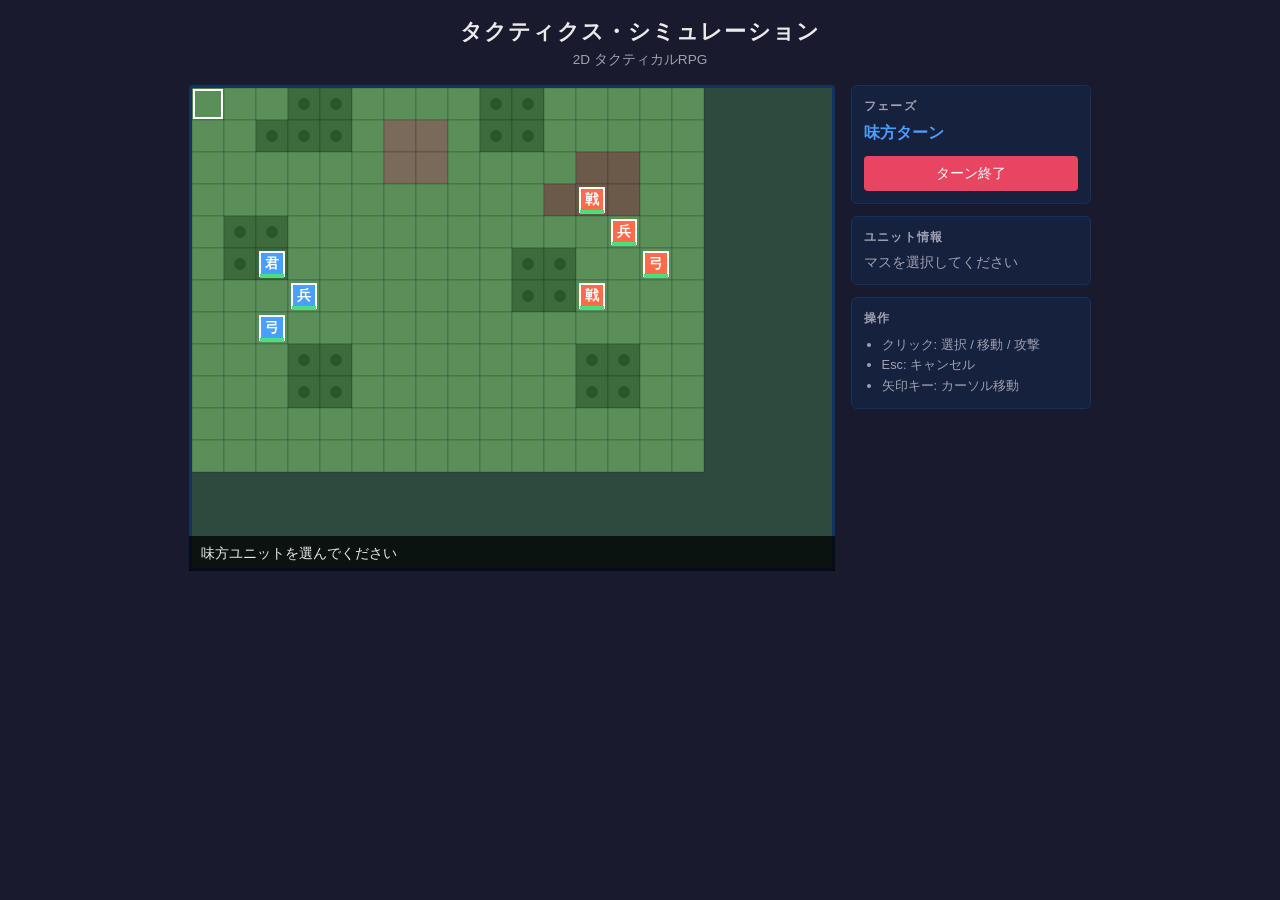
==== index.html @ 1c9faf99 "feat: add tactical game base" ====
<!DOCTYPE html>
<html lang="ja">
<head>
  <meta charset="UTF-8">
  <meta name="viewport" content="width=device-width, initial-scale=1.0">
  <title>タクティクス・シミュレーション</title>
  <link rel="stylesheet" href="css/style.css">
</head>
<body>
  <div class="app">
    <header class="header">
      <h1>タクティクス・シミュレーション</h1>
      <p class="subtitle">2D タクティカルRPG</p>
    </header>

    <main class="main">
      <div class="game-area">
        <canvas id="gameCanvas" width="640" height="480"></canvas>
        <div id="message" class="message" aria-live="polite"></div>
      </div>

      <aside class="sidebar">
        <section class="panel">
          <h2>フェーズ</h2>
          <p id="phaseText" class="phase-text">—</p>
          <button id="endTurnBtn" type="button" class="btn btn-primary" disabled>ターン終了</button>
        </section>

        <section class="panel">
          <h2>ユニット情報</h2>
          <div id="unitInfo" class="unit-info">
            <p class="placeholder">マスを選択してください</p>
          </div>
        </section>

        <section class="panel panel-help">
          <h2>操作</h2>
          <ul class="help-list">
            <li>クリック: 選択 / 移動 / 攻撃</li>
            <li>Esc: キャンセル</li>
            <li>矢印キー: カーソル移動</li>
          </ul>
        </section>
      </aside>
    </main>

    <footer class="footer">
      <button id="restartBtn" type="button" class="btn btn-secondary" hidden>もう一度</button>
    </footer>
  </div>

  <script type="module" src="js/main.js"></script>
</body>
</html>
---- css/style.css ----
* {
  box-sizing: border-box;
  margin: 0;
  padding: 0;
}

:root {
  --bg: #1a1a2e;
  --panel: #16213e;
  --accent: #e94560;
  --accent-dim: #a83248;
  --text: #eaeaea;
  --text-dim: #a0a0b0;
  --player: #4a9eff;
  --enemy: #ff6b4a;
  --move: rgba(74, 158, 255, 0.35);
  --attack: rgba(233, 69, 96, 0.4);
  --border: #0f3460;
}

body {
  font-family: "Hiragino Sans", "Yu Gothic", "Segoe UI", sans-serif;
  background: var(--bg);
  color: var(--text);
  min-height: 100vh;
}

.app {
  max-width: 960px;
  margin: 0 auto;
  padding: 1rem;
}

.header {
  text-align: center;
  margin-bottom: 1rem;
}

.header h1 {
  font-size: 1.4rem;
  letter-spacing: 0.05em;
}

.subtitle {
  font-size: 0.85rem;
  color: var(--text-dim);
  margin-top: 0.25rem;
}

.main {
  display: flex;
  gap: 1rem;
  flex-wrap: wrap;
  justify-content: center;
}

.game-area {
  position: relative;
}

#gameCanvas {
  display: block;
  border: 3px solid var(--border);
  border-radius: 4px;
  cursor: crosshair;
  image-rendering: pixelated;
  background: #2d4a3e;
}

.message {
  position: absolute;
  bottom: 0;
  left: 0;
  right: 0;
  padding: 0.5rem 0.75rem;
  background: rgba(0, 0, 0, 0.75);
  font-size: 0.9rem;
  min-height: 2rem;
  pointer-events: none;
}

.sidebar {
  width: 240px;
  display: flex;
  flex-direction: column;
  gap: 0.75rem;
}

.panel {
  background: var(--panel);
  border: 1px solid var(--border);
  border-radius: 6px;
  padding: 0.75rem;
}

.panel h2 {
  font-size: 0.75rem;
  text-transform: uppercase;
  letter-spacing: 0.1em;
  color: var(--text-dim);
  margin-bottom: 0.5rem;
}

.phase-text {
  font-size: 1rem;
  font-weight: bold;
  margin-bottom: 0.75rem;
}

.phase-text.player {
  color: var(--player);
}

.phase-text.enemy {
  color: var(--enemy);
}

.unit-info .placeholder {
  color: var(--text-dim);
  font-size: 0.85rem;
}

.unit-info dl {
  display: grid;
  grid-template-columns: auto 1fr;
  gap: 0.2rem 0.75rem;
  font-size: 0.85rem;
}

.unit-info dt {
  color: var(--text-dim);
}

.unit-info .name {
  grid-column: 1 / -1;
  font-size: 1rem;
  font-weight: bold;
  margin-bottom: 0.25rem;
}

.unit-info .hp-bar {
  grid-column: 1 / -1;
  height: 8px;
  background: #333;
  border-radius: 4px;
  overflow: hidden;
  margin: 0.25rem 0;
}

.unit-info .hp-fill {
  height: 100%;
  background: #4ade80;
  transition: width 0.2s;
}

.help-list {
  font-size: 0.8rem;
  color: var(--text-dim);
  padding-left: 1.1rem;
  line-height: 1.6;
}

.btn {
  width: 100%;
  padding: 0.5rem 1rem;
  border: none;
  border-radius: 4px;
  font-size: 0.9rem;
  cursor: pointer;
  font-family: inherit;
}

.btn:disabled {
  opacity: 0.4;
  cursor: not-allowed;
}

.btn-primary {
  background: var(--accent);
  color: white;
}

.btn-primary:not(:disabled):hover {
  background: var(--accent-dim);
}

.btn-secondary {
  background: var(--border);
  color: var(--text);
}

.footer {
  text-align: center;
  margin-top: 1rem;
}

.footer .btn {
  width: auto;
  min-width: 140px;
}
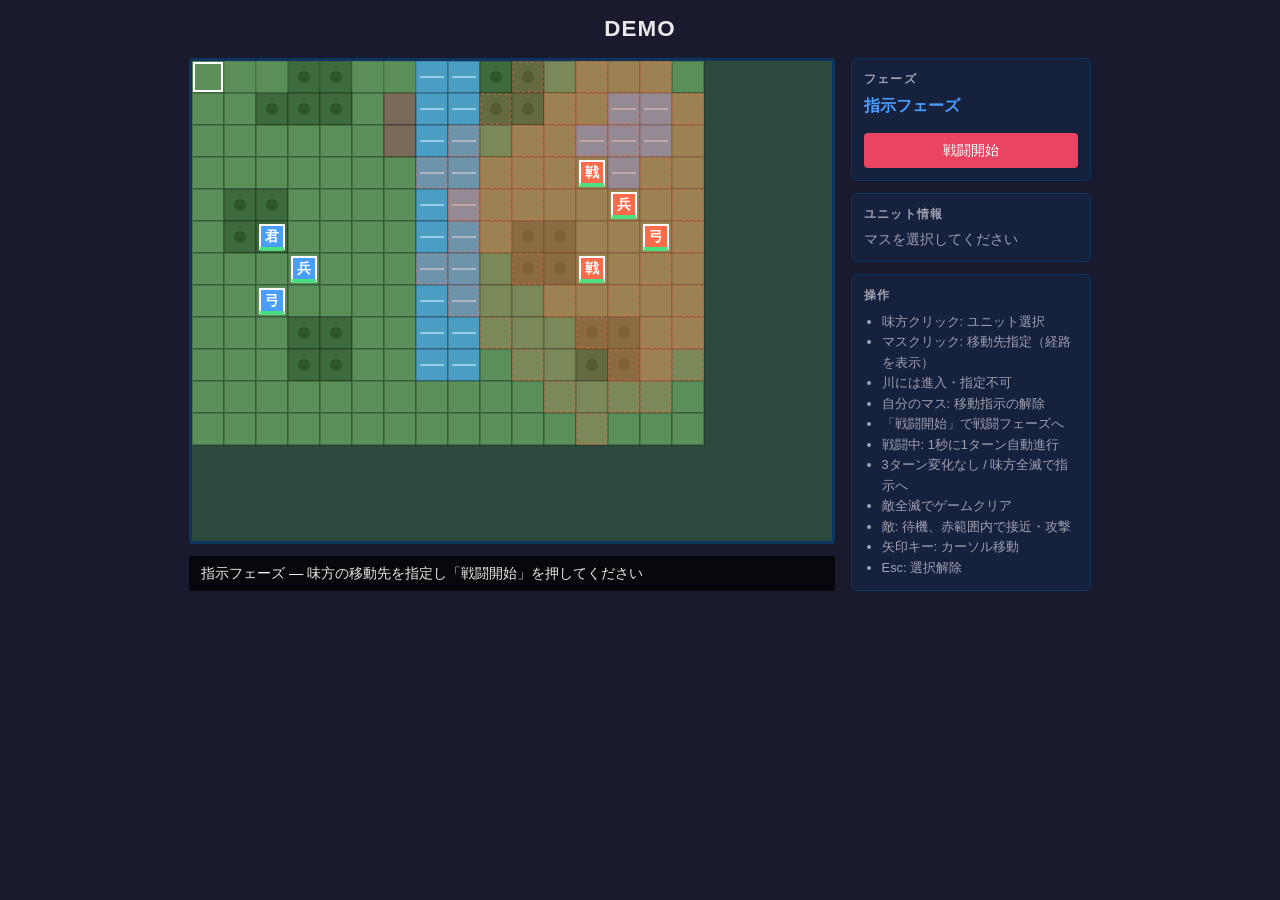
==== commit c298a63d: "feat: 戦闘をフェーズ方針に変更" ====
--- a/index.html
+++ b/index.html
@@ -3,14 +3,13 @@
 <head>
   <meta charset="UTF-8">
   <meta name="viewport" content="width=device-width, initial-scale=1.0">
-  <title>タクティクス・シミュレーション</title>
+  <title>DEMO</title>
   <link rel="stylesheet" href="css/style.css">
 </head>
 <body>
   <div class="app">
     <header class="header">
-      <h1>タクティクス・シミュレーション</h1>
-      <p class="subtitle">2D タクティカルRPG</p>
+      <h1>DEMO</h1>
     </header>
 
     <main class="main">
@@ -23,7 +22,7 @@
         <section class="panel">
           <h2>フェーズ</h2>
           <p id="phaseText" class="phase-text">—</p>
-          <button id="endTurnBtn" type="button" class="btn btn-primary" disabled>ターン終了</button>
+          <button id="startBattleBtn" type="button" class="btn btn-primary">戦闘開始</button>
         </section>
 
         <section class="panel">
@@ -36,9 +35,17 @@
         <section class="panel panel-help">
           <h2>操作</h2>
           <ul class="help-list">
-            <li>クリック: 選択 / 移動 / 攻撃</li>
-            <li>Esc: キャンセル</li>
+            <li>味方クリック: ユニット選択</li>
+            <li>マスクリック: 移動先指定（経路を表示）</li>
+            <li>川には進入・指定不可</li>
+            <li>自分のマス: 移動指示の解除</li>
+            <li>「戦闘開始」で戦闘フェーズへ</li>
+            <li>戦闘中: 1秒に1ターン自動進行</li>
+            <li>3ターン変化なし / 味方全滅で指示へ</li>
+            <li>敵全滅でゲームクリア</li>
+            <li>敵: 待機、赤範囲内で接近・攻撃</li>
             <li>矢印キー: カーソル移動</li>
+            <li>Esc: 選択解除</li>
           </ul>
         </section>
       </aside>
--- a/css/style.css
+++ b/css/style.css
@@ -107,6 +107,10 @@
   margin-bottom: 0.75rem;
 }
 
+.panel .btn {
+  margin-top: 0.25rem;
+}
+
 .phase-text.player {
   color: var(--player);
 }
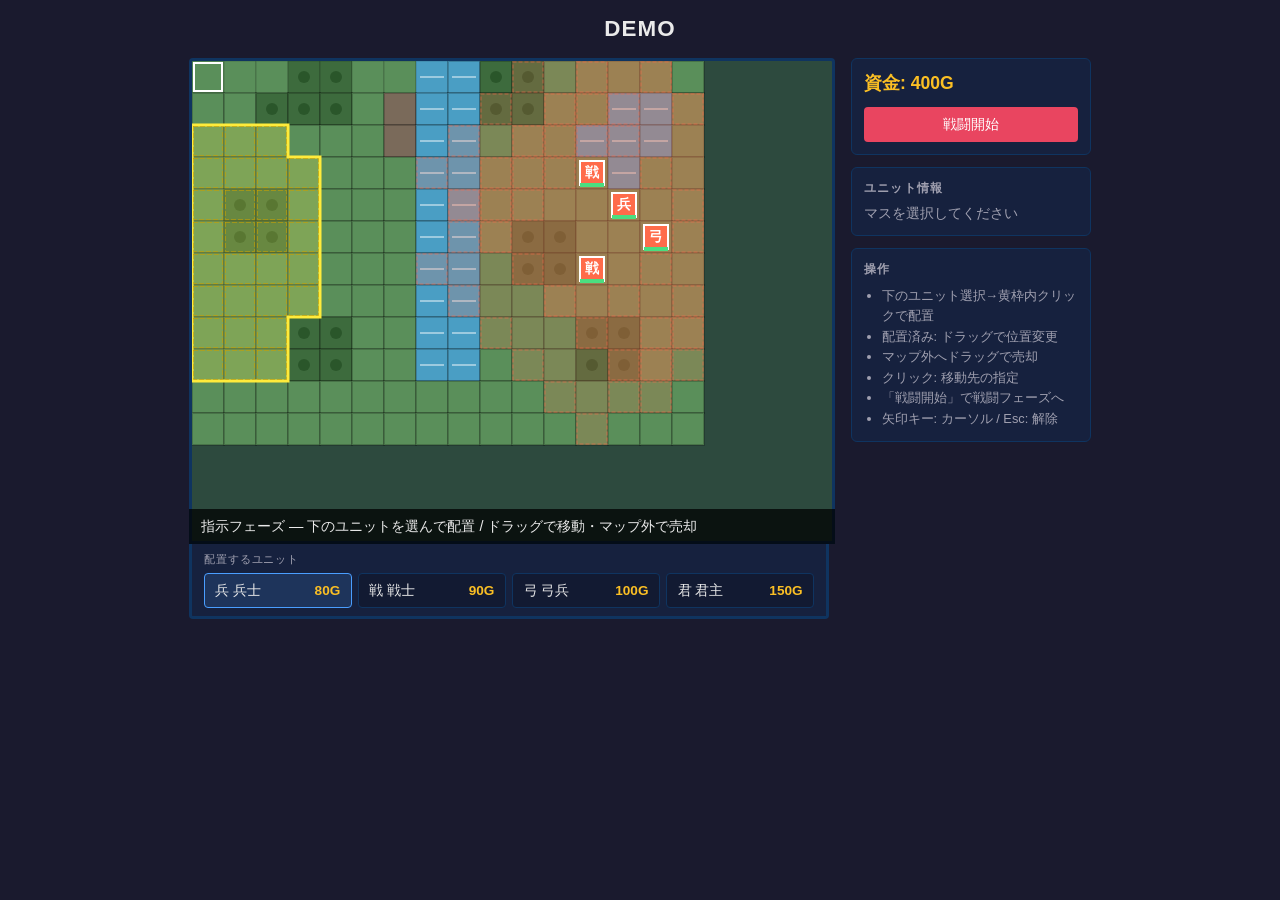
==== commit 1f560b83: "feat: フェーズ終了時にリセットする形に変更" ====
--- a/index.html
+++ b/index.html
@@ -13,15 +13,21 @@
     </header>
 
     <main class="main">
-      <div class="game-area">
-        <canvas id="gameCanvas" width="640" height="480"></canvas>
-        <div id="message" class="message" aria-live="polite"></div>
+      <div class="game-column">
+        <div class="game-area">
+          <canvas id="gameCanvas" width="640" height="480"></canvas>
+          <div id="message" class="message" aria-live="polite"></div>
+        </div>
+
+        <div id="unitShopBar" class="unit-shop-bar">
+          <p class="shop-bar-label">配置するユニット</p>
+          <div id="unitShop" class="unit-shop"></div>
+        </div>
       </div>
 
       <aside class="sidebar">
         <section class="panel">
-          <h2>フェーズ</h2>
-          <p id="phaseText" class="phase-text">—</p>
+          <p id="goldText" class="gold-text">資金: —</p>
           <button id="startBattleBtn" type="button" class="btn btn-primary">戦闘開始</button>
         </section>
 
@@ -35,17 +41,12 @@
         <section class="panel panel-help">
           <h2>操作</h2>
           <ul class="help-list">
-            <li>味方クリック: ユニット選択</li>
-            <li>マスクリック: 移動先指定（経路を表示）</li>
-            <li>川には進入・指定不可</li>
-            <li>自分のマス: 移動指示の解除</li>
+            <li>下のユニット選択→黄枠内クリックで配置</li>
+            <li>配置済み: ドラッグで位置変更</li>
+            <li>マップ外へドラッグで売却</li>
+            <li>クリック: 移動先の指定</li>
             <li>「戦闘開始」で戦闘フェーズへ</li>
-            <li>戦闘中: 1秒に1ターン自動進行</li>
-            <li>3ターン変化なし / 味方全滅で指示へ</li>
-            <li>敵全滅でゲームクリア</li>
-            <li>敵: 待機、赤範囲内で接近・攻撃</li>
-            <li>矢印キー: カーソル移動</li>
-            <li>Esc: 選択解除</li>
+            <li>矢印キー: カーソル / Esc: 解除</li>
           </ul>
         </section>
       </aside>
--- a/css/style.css
+++ b/css/style.css
@@ -54,6 +54,12 @@
   justify-content: center;
 }
 
+.game-column {
+  display: flex;
+  flex-direction: column;
+  align-items: stretch;
+}
+
 .game-area {
   position: relative;
 }
@@ -61,10 +67,15 @@
 #gameCanvas {
   display: block;
   border: 3px solid var(--border);
-  border-radius: 4px;
+  border-radius: 4px 4px 0 0;
   cursor: crosshair;
   image-rendering: pixelated;
   background: #2d4a3e;
+  touch-action: none;
+}
+
+#gameCanvas.dragging {
+  cursor: grabbing;
 }
 
 .message {
@@ -119,6 +130,74 @@
   color: var(--enemy);
 }
 
+.gold-text {
+  font-size: 1.1rem;
+  font-weight: bold;
+  color: #fbbf24;
+  margin-bottom: 0.5rem;
+}
+
+.unit-shop-bar {
+  width: 640px;
+  max-width: 100%;
+  background: var(--panel);
+  border: 3px solid var(--border);
+  border-top: none;
+  border-radius: 0 0 4px 4px;
+  padding: 0.5rem 0.75rem;
+}
+
+.shop-bar-label {
+  font-size: 0.7rem;
+  color: var(--text-dim);
+  text-transform: uppercase;
+  letter-spacing: 0.08em;
+  margin-bottom: 0.4rem;
+}
+
+.unit-shop {
+  display: flex;
+  flex-wrap: wrap;
+  gap: 0.4rem;
+}
+
+.shop-btn {
+  display: flex;
+  justify-content: space-between;
+  align-items: center;
+  gap: 0.75rem;
+  min-width: 140px;
+  flex: 1;
+  padding: 0.45rem 0.65rem;
+  border: 1px solid var(--border);
+  border-radius: 4px;
+  background: rgba(0, 0, 0, 0.2);
+  color: var(--text);
+  font-family: inherit;
+  font-size: 0.85rem;
+  cursor: pointer;
+  text-align: left;
+}
+
+.shop-btn:hover:not(:disabled) {
+  border-color: var(--player);
+}
+
+.shop-btn.selected {
+  border-color: var(--player);
+  background: rgba(74, 158, 255, 0.15);
+}
+
+.shop-btn:disabled {
+  opacity: 0.4;
+  cursor: not-allowed;
+}
+
+.shop-cost {
+  color: #fbbf24;
+  font-weight: bold;
+}
+
 .unit-info .placeholder {
   color: var(--text-dim);
   font-size: 0.85rem;
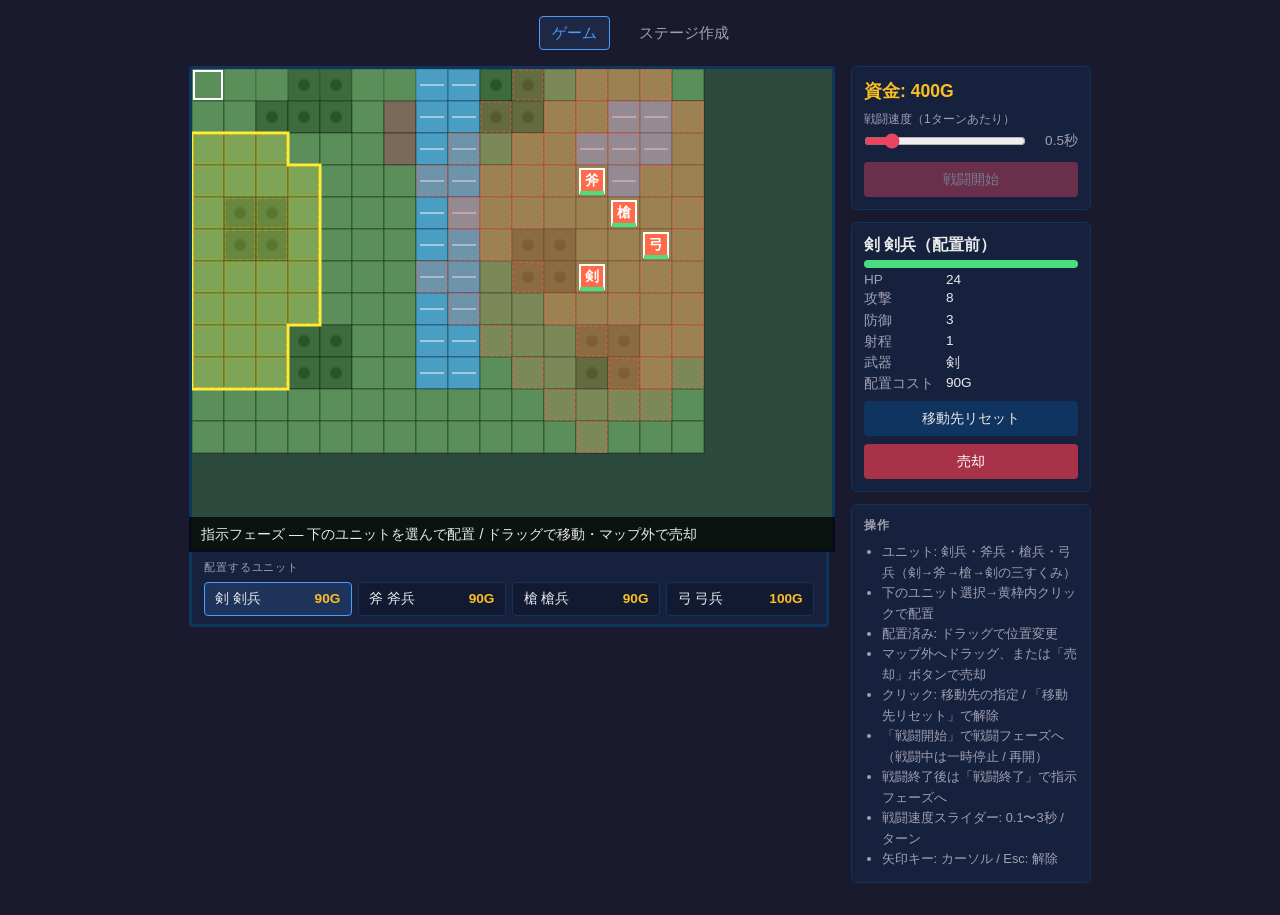
==== commit f02ab0a0: "feat: 3 すくみの概念追加" ====
--- a/index.html
+++ b/index.html
@@ -3,13 +3,16 @@
 <head>
   <meta charset="UTF-8">
   <meta name="viewport" content="width=device-width, initial-scale=1.0">
-  <title>DEMO</title>
+  <title>ゲーム</title>
   <link rel="stylesheet" href="css/style.css">
 </head>
 <body>
   <div class="app">
     <header class="header">
-      <h1>DEMO</h1>
+      <nav class="site-nav">
+        <a href="index.html" class="active">ゲーム</a>
+        <a href="editor.html">ステージ作成</a>
+      </nav>
     </header>
 
     <main class="main">
@@ -28,24 +31,43 @@
       <aside class="sidebar">
         <section class="panel">
           <p id="goldText" class="gold-text">資金: —</p>
+          <label class="field-label" for="turnSpeedSlider">戦闘速度（1ターンあたり）</label>
+          <div class="speed-control">
+            <input
+              type="range"
+              id="turnSpeedSlider"
+              class="speed-slider"
+              min="0.1"
+              max="3"
+              step="0.1"
+              value="0.5"
+            >
+            <output id="turnSpeedLabel" class="speed-label" for="turnSpeedSlider">0.5秒</output>
+          </div>
           <button id="startBattleBtn" type="button" class="btn btn-primary">戦闘開始</button>
         </section>
 
-        <section class="panel">
-          <h2>ユニット情報</h2>
+        <section class="panel panel-unit-info">
           <div id="unitInfo" class="unit-info">
-            <p class="placeholder">マスを選択してください</p>
+            <p class="placeholder">下のユニットを選ぶか、マスを選択してください</p>
+          </div>
+          <div id="unitActions" class="unit-actions" hidden>
+            <button id="clearDestBtn" type="button" class="btn btn-secondary">移動先リセット</button>
+            <button id="sellUnitBtn" type="button" class="btn btn-danger">売却</button>
           </div>
         </section>
 
         <section class="panel panel-help">
           <h2>操作</h2>
           <ul class="help-list">
+            <li>ユニット: 剣兵・斧兵・槍兵・弓兵（剣→斧→槍→剣の三すくみ）</li>
             <li>下のユニット選択→黄枠内クリックで配置</li>
             <li>配置済み: ドラッグで位置変更</li>
-            <li>マップ外へドラッグで売却</li>
-            <li>クリック: 移動先の指定</li>
-            <li>「戦闘開始」で戦闘フェーズへ</li>
+            <li>マップ外へドラッグ、または「売却」ボタンで売却</li>
+            <li>クリック: 移動先の指定 / 「移動先リセット」で解除</li>
+            <li>「戦闘開始」で戦闘フェーズへ（戦闘中は一時停止 / 再開）</li>
+            <li>戦闘終了後は「戦闘終了」で指示フェーズへ</li>
+            <li>戦闘速度スライダー: 0.1〜3秒 / ターン</li>
             <li>矢印キー: カーソル / Esc: 解除</li>
           </ul>
         </section>
--- a/css/style.css
+++ b/css/style.css
@@ -36,9 +36,30 @@
   margin-bottom: 1rem;
 }
 
-.header h1 {
-  font-size: 1.4rem;
-  letter-spacing: 0.05em;
+.site-nav {
+  display: flex;
+  justify-content: center;
+  gap: 1rem;
+}
+
+.site-nav a {
+  color: var(--text-dim);
+  text-decoration: none;
+  font-size: 0.95rem;
+  padding: 0.35rem 0.75rem;
+  border-radius: 4px;
+  border: 1px solid transparent;
+}
+
+.site-nav a:hover {
+  color: var(--text);
+  border-color: var(--border);
+}
+
+.site-nav a.active {
+  color: var(--player);
+  border-color: var(--player);
+  background: rgba(74, 158, 255, 0.1);
 }
 
 .subtitle {
@@ -122,6 +143,33 @@
   margin-top: 0.25rem;
 }
 
+.stage-io-buttons {
+  display: flex;
+  gap: 0.5rem;
+  margin-top: 0.25rem;
+}
+
+.stage-io-buttons .btn {
+  flex: 1;
+  margin-top: 0;
+  min-width: 0;
+  padding-left: 0.5rem;
+  padding-right: 0.5rem;
+  font-size: 0.85rem;
+}
+
+.unit-actions {
+  display: flex;
+  flex-direction: column;
+  gap: 0.5rem;
+  margin-top: 0.5rem;
+}
+
+.unit-actions .btn {
+  margin-top: 0;
+  width: 100%;
+}
+
 .phase-text.player {
   color: var(--player);
 }
@@ -135,6 +183,27 @@
   font-weight: bold;
   color: #fbbf24;
   margin-bottom: 0.5rem;
+}
+
+.speed-control {
+  display: flex;
+  align-items: center;
+  gap: 0.5rem;
+  margin-bottom: 0.5rem;
+}
+
+.speed-slider {
+  flex: 1;
+  min-width: 0;
+  accent-color: var(--accent, #4a9eff);
+}
+
+.speed-label {
+  flex-shrink: 0;
+  font-size: 0.85rem;
+  color: var(--text-dim);
+  min-width: 2.75rem;
+  text-align: right;
 }
 
 .unit-shop-bar {
@@ -272,6 +341,16 @@
   color: var(--text);
 }
 
+.btn-danger {
+  background: var(--accent-dim);
+  color: white;
+  margin-top: 0.35rem;
+}
+
+.btn-danger:not(:disabled):hover {
+  background: var(--accent);
+}
+
 .footer {
   text-align: center;
   margin-top: 1rem;
@@ -281,3 +360,93 @@
   width: auto;
   min-width: 140px;
 }
+
+.editor-main .editor-toolbar {
+  width: 640px;
+  max-width: 100%;
+  background: var(--panel);
+  border: 3px solid var(--border);
+  border-top: none;
+  border-radius: 0 0 4px 4px;
+  padding: 0.5rem 0.75rem;
+}
+
+.editor-modes {
+  display: flex;
+  gap: 0.35rem;
+  margin-bottom: 0.5rem;
+}
+
+.mode-btn {
+  flex: 1;
+  padding: 0.4rem 0.5rem;
+  border: 1px solid var(--border);
+  border-radius: 4px;
+  background: rgba(0, 0, 0, 0.2);
+  color: var(--text);
+  font-family: inherit;
+  font-size: 0.8rem;
+  cursor: pointer;
+}
+
+.mode-btn.active {
+  border-color: var(--player);
+  background: rgba(74, 158, 255, 0.15);
+  color: var(--player);
+}
+
+.palette {
+  display: flex;
+  flex-wrap: wrap;
+  gap: 0.35rem;
+}
+
+.palette-btn {
+  display: flex;
+  align-items: center;
+  gap: 0.35rem;
+  padding: 0.35rem 0.5rem;
+  border: 1px solid var(--border);
+  border-radius: 4px;
+  background: rgba(0, 0, 0, 0.2);
+  color: var(--text);
+  font-family: inherit;
+  font-size: 0.75rem;
+  cursor: pointer;
+}
+
+.palette-btn.selected {
+  border-color: var(--player);
+  background: rgba(74, 158, 255, 0.15);
+}
+
+.terrain-btn .swatch {
+  width: 16px;
+  height: 16px;
+  border-radius: 2px;
+  border: 1px solid rgba(255, 255, 255, 0.3);
+}
+
+.enemy-btn .symbol {
+  font-weight: bold;
+  width: 1.2rem;
+  text-align: center;
+}
+
+.field-label {
+  display: block;
+  font-size: 0.75rem;
+  color: var(--text-dim);
+  margin-bottom: 0.25rem;
+}
+
+.text-input {
+  width: 100%;
+  padding: 0.4rem 0.5rem;
+  margin-bottom: 0.5rem;
+  border: 1px solid var(--border);
+  border-radius: 4px;
+  background: rgba(0, 0, 0, 0.2);
+  color: var(--text);
+  font-family: inherit;
+}
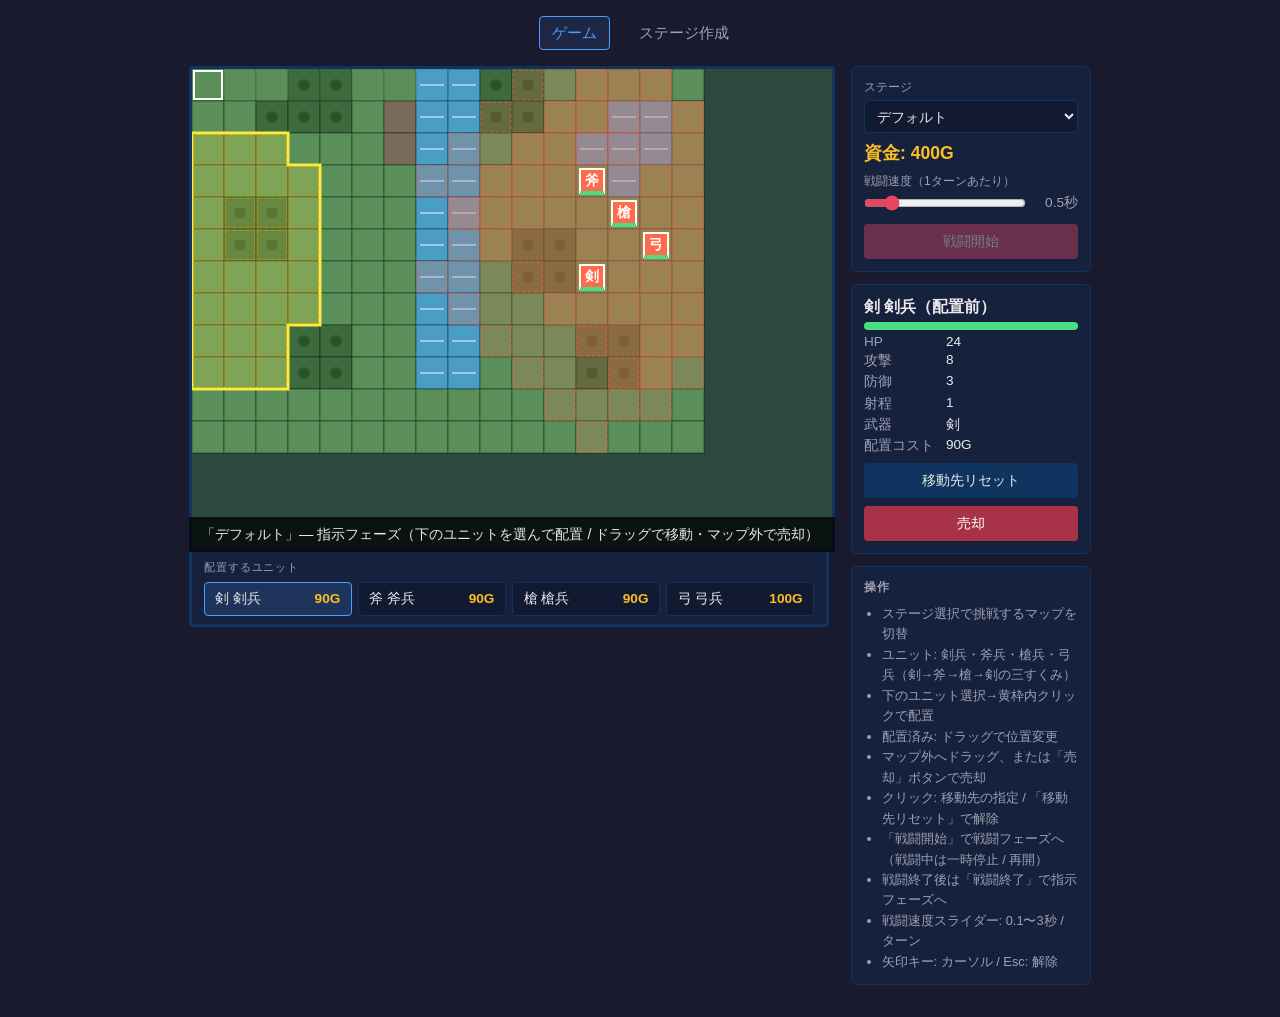
==== commit 5d6046a0: "feat: 複数ステージできるように" ====
--- a/index.html
+++ b/index.html
@@ -30,6 +30,8 @@
 
       <aside class="sidebar">
         <section class="panel">
+          <label class="field-label" for="gameStageSelect">ステージ</label>
+          <select id="gameStageSelect" class="text-input stage-select"></select>
           <p id="goldText" class="gold-text">資金: —</p>
           <label class="field-label" for="turnSpeedSlider">戦闘速度（1ターンあたり）</label>
           <div class="speed-control">
@@ -60,6 +62,7 @@
         <section class="panel panel-help">
           <h2>操作</h2>
           <ul class="help-list">
+            <li>ステージ選択で挑戦するマップを切替</li>
             <li>ユニット: 剣兵・斧兵・槍兵・弓兵（剣→斧→槍→剣の三すくみ）</li>
             <li>下のユニット選択→黄枠内クリックで配置</li>
             <li>配置済み: ドラッグで位置変更</li>
--- a/css/style.css
+++ b/css/style.css
@@ -170,12 +170,42 @@
   width: 100%;
 }
 
+.shop-units-editor {
+  display: flex;
+  flex-direction: column;
+  gap: 0.35rem;
+  margin-bottom: 0.5rem;
+}
+
+.shop-unit-check {
+  display: flex;
+  align-items: center;
+  gap: 0.5rem;
+  font-size: 0.9rem;
+  cursor: pointer;
+}
+
+.shop-unit-check input {
+  accent-color: var(--accent);
+}
+
 .phase-text.player {
   color: var(--player);
 }
 
 .phase-text.enemy {
   color: var(--enemy);
+}
+
+.stage-select {
+  width: 100%;
+  margin-bottom: 0.5rem;
+  padding: 0.4rem 0.5rem;
+  font-size: 0.9rem;
+  color: var(--text);
+  background: var(--bg);
+  border: 1px solid var(--border);
+  border-radius: 4px;
 }
 
 .gold-text {
@@ -225,8 +255,8 @@
 }
 
 .unit-shop {
-  display: flex;
-  flex-wrap: wrap;
+  display: grid;
+  grid-template-columns: repeat(4, minmax(0, 1fr));
   gap: 0.4rem;
 }
 
@@ -234,9 +264,9 @@
   display: flex;
   justify-content: space-between;
   align-items: center;
-  gap: 0.75rem;
-  min-width: 140px;
-  flex: 1;
+  gap: 0.5rem;
+  width: 100%;
+  min-width: 0;
   padding: 0.45rem 0.65rem;
   border: 1px solid var(--border);
   border-radius: 4px;
